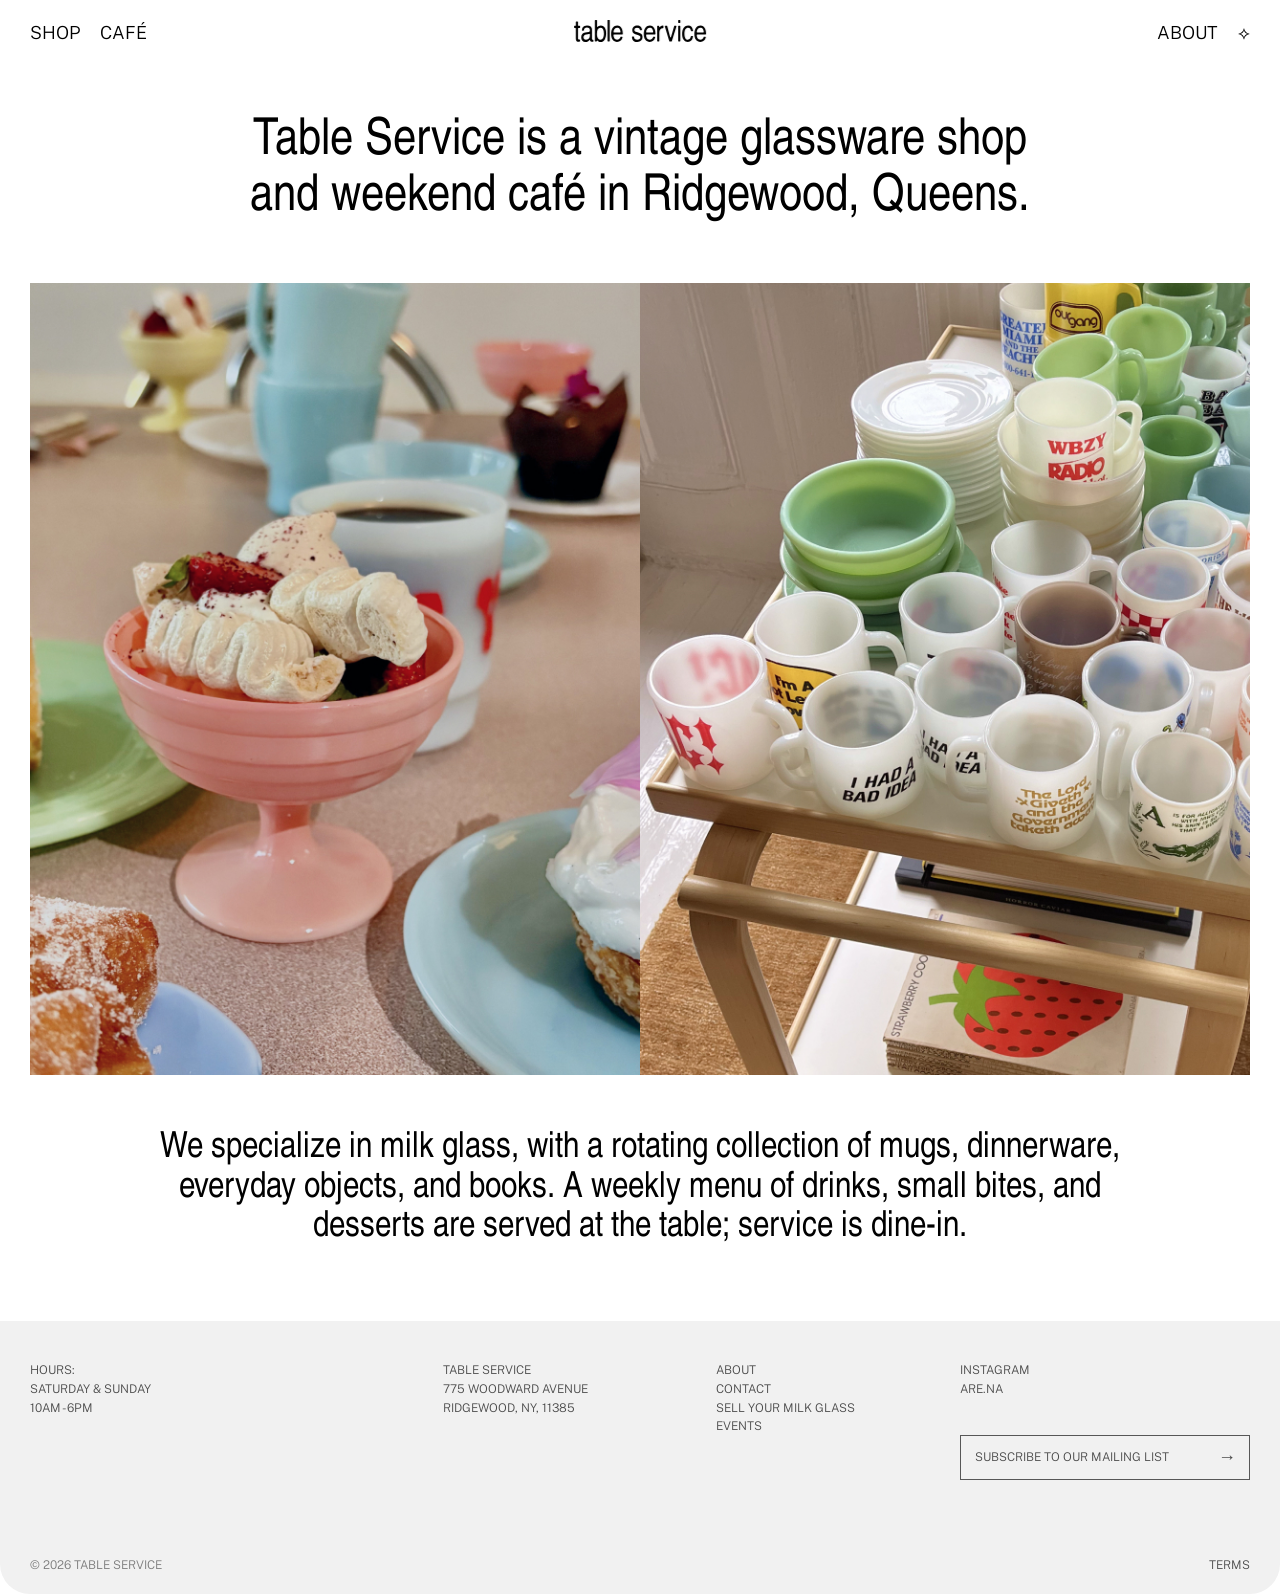
==== about.html @ 36933656 "Add files via upload" ====
<!DOCTYPE html>
<html lang="en">
<head>
    <title>Table Service</title>
    <meta name="title" content="Table Service">
    <meta charset="UTF-8">
    <meta name="viewport" content="width=device-width, initial-scale=1.0, minimal-ui">

    <link rel="stylesheet" href="style.css"/>
    <script src="https://ajax.googleapis.com/ajax/libs/jquery/3.2.1/jquery.min.js"></script>
    <link rel="icon" href="images/icon.png">

    <!-- Fonts -->
    <link rel="preconnect" href="https://fonts.googleapis.com">
    <link rel="preconnect" href="https://fonts.gstatic.com" crossorigin>
    <link href="https://fonts.googleapis.com/css2?family=Public+Sans:ital,wght@0,100..900;1,100..900&display=swap" rel="stylesheet">
    <link href="https://fonts.googleapis.com/css2?family=Bebas+Neue&family=Pinyon+Script&display=swap" rel="stylesheet">

    <!-- Klaviyo Script -->
    <script async type='text/javascript' src='https://static.klaviyo.com/onsite/js/Yd39B6/klaviyo.js?company_id=Yd39B6'></script>
    <script type="text/javascript">
        !function(){if(!window.klaviyo){window._klOnsite=window._klOnsite||[];try{window.klaviyo=new Proxy({},{get:function(n,i){return"push"===i?function(){var n;(n=window._klOnsite).push.apply(n,arguments)}:function(){for(var n=arguments.length,o=new Array(n),w=0;w<n;w++)o[w]=arguments[w];var t="function"==typeof o[o.length-1]?o.pop():void 0,e=new Promise((function(n){window._klOnsite.push([i].concat(o,[function(i){t&&t(i),n(i)}]))}));return e}}})}catch(n){window.klaviyo=window.klaviyo||[],window.klaviyo.push=function(){var n;(n=window._klOnsite).push.apply(n,arguments)}}}}();
    </script>
</head>
<body>

    <!-- NAV -->
<!-- NAV -->
    <div id="nav">
        <div class="nav-left">
            <div class="nav-item">
                <a href="shop.html" class="nav-trigger">Shop</a>
            <!--      <div class="dropdown">
                    <a href="#">Milk Glass</a>
                    <a href="#">Linens</a>
                    <a href="#">Objects</a>
                    <a href="#">Books</a>
                </div>-->
            </div>
            <div class="nav-item">
                <a href="cafe.html" class="nav-trigger">Café</a>
               <!--      <div class="dropdown">
                    <a href="#">Coffee</a>
                    <a href="#">Tea</a>
                    <a href="#">Treats</a>
                </div>-->
            </div>
        </div>


        <!-- LOGO IMAGE CONTAINER (Centered Statically) -->
        <div id="name">
            <a href="index.html" id="logo-link">
                <img src="imgs/tableservice.svg" id="header-logo-img" alt="Table Service Logo" />
            </a>
        </div>

        <div class="nav-right">
            <a href="about.html">About</a>⟡
        </div>
    </div>

<br>
    <!-- SUBHEADER -->
    <div id="subheader">
        Table Service is a vintage glassware shop and weekend café in Ridgewood, Queens.
    </div>

    

    <!-- CONTENT GRID -->


    <div class="header_tile">
        <img src="imgs/header2.jpg" alt="Header Visual" />
    </div>

    <div id="subheader_about">
            <p>We specialize in milk glass, with a rotating collection of mugs, dinnerware, everyday objects, and books. A weekly menu of drinks, small bites, and desserts are served at the table; service is dine-in.<p>

    </div>

<!-- BOTTOM COPY -->

    <!-- FOOTER -->
    <footer class="footer">
        <div class="footer__inner">
            <div class="footer__grid">
                <div class="footer__hours">HOURS:<br>Saturday &amp; Sunday<br>10AM - 6PM</div>

                <div class="footer__contact">
                    <div>table service</div>
                    <div>775 Woodward Avenue</div>
                    <div>Ridgewood, NY, 11385</div>
                </div>

                <nav class="footer__nav" aria-label="Footer navigation">
                    <a href="about.html">ABOUT</a>
                    <a href="mailto:tableservicenyc@gmail.com">CONTACT</a>
                    <!--<a href="gift_certificates.html">GIFT CERTIFICATES</a>-->
                    <a href="sell.html">SELL YOUR MILK GLASS</a>
                    <a href="events.html">EVENTS</a>
                </nav>

                <div class="footer__right">     
                    <a href="https://www.instagram.com/tableservicenyc/?hl=en" target="_blank" rel="noopener noreferrer">INSTAGRAM</a>
                    <a class="footer__instagram" href="https://www.are.na/table-service/table-service-mldcn_1tp-c/" target="_blank" rel="noopener noreferrer">ARE.NA</a>

                    <form class="footer__subscribe" id="footer-subscribe-form" novalidate>
                        <label class="sr-only" for="footer-subscribe-email">Subscribe to our mailing list</label>
                        <input
                            id="footer-subscribe-email"
                            name="email"
                            type="email"
                            placeholder="SUBSCRIBE TO OUR MAILING LIST"
                            autocomplete="email"
                            required
                        />
                        <button type="submit" aria-label="Submit email subscription">&#8594;</button>
                    </form>

                    <div class="footer__message" id="footer-subscribe-message" aria-live="polite"></div>
                </div>

                <div class="footer__copyright">© 2026 TABLE SERVICE</div>
                <a class="footer__terms" href="terms.html">TERMS</a>
            </div>
        </div>
    </footer>

    <!-- KLAVIYO LIST INJECTION JS -->
    <script>
        const form = document.getElementById("footer-subscribe-form");
        const emailInput = document.getElementById("footer-subscribe-email");
        const message = document.getElementById("footer-subscribe-message");

        form.addEventListener("submit", async (e) => {
            e.preventDefault();
            const email = emailInput.value.trim();

            if (!email) {
                message.textContent = "Please enter an email address.";
                return;
            }

            try {
                window._klOnsite = window._klOnsite || [];
                window._klOnsite.push(["subscribe", {
                    list: "VAccAG",
                    profiles: [{ email: email }]
                }]);

                message.textContent = "Thank you for subscribing!";
                form.reset();
            } catch (err) {
                console.error("Klaviyo error:", err);
                message.textContent = "Something went wrong.";
            }
        });
    </script>
</body>
</html>
---- style.css ----
html, body{
    margin: 0;
    padding: 0;
    font-family: sans-serif;
    font-family: "Pinyon Script";
    font-weight:300;

background-color: white;

}

::-webkit-scrollbar { 
    display: none; 
}


@font-face {
  font-family: 'nimbus-sans-l_bold-condensed';
    src: url(fonts/nimbus-sans-l_bold-condensed.ttf);
}

@font-face {
  font-family: 'nimbus-sans-l_regular-condensed';
    src: url(fonts/nimbus-sans-l_regular-condensed.ttf);
}

@font-face {
  font-family: arrow;
  src: url(imgs/arrow.otf);
}



.public-sans-<uniquifier> {
  font-family: "Public Sans", sans-serif;
  font-optical-sizing: auto;
  font-weight: <weight>;
  font-style: normal;
}


/* BREAKPONT 1 BREAKPONT 1 BREAKPONT 1 BREAKPONT 1 BREAKPONT 1 BREAKPONT 1 BREAKPONT 1 BREAKPONT 1 BREAKPONT 1   */



@media screen and (min-width:850px){



  body {
    margin: 0;
    font-family: "Public Sans", sans-serif;
    font-weight: 300;
  }

  /* ================= NAV ================= */
  #nav {
    position: fixed;
    top: 0;
    left: 0;
    width: 100%;
    display: flex;
    justify-content: space-between;
    align-items: flex-start;

    padding-top: 22px;
    padding-left: 30px;
    padding-right: 30px;
    padding-bottom: 18px;
    box-sizing: border-box;

    font-size: 18px;
    text-transform: uppercase;

    z-index: 1000;
    background-color: #FFFFFF;
    overflow: visible;
  }

  .nav-left,
  .nav-right {
    display: flex;
    gap: 20px;
    align-items: flex-start;
  }

  #nav a {
    text-decoration: none;
    color: black;
  }

  .nav-left {
    position: relative;
  }

  .nav-item {
    position: relative;
    display: inline-block;
  }

  .nav-trigger {
    display: inline-block;
    position: relative;
    z-index: 2;
  }

  .dropdown {
    position: absolute;
    left: -14px;
    top: calc(100% + 2px);

    display: flex;
    flex-direction: column;
    gap: 8px;

    min-width: 150px;
    padding: 16px 0px 24px 15px;
    box-sizing: border-box;

    background: #fff;
    white-space: nowrap;
    z-index: 1001;

    opacity: 0;
    visibility: hidden;
    pointer-events: none;
    transition: opacity 0.14s ease, visibility 0.14s ease;
  }

  .nav-item::after {
    content: "";
    position: absolute;
    left: -14px;
    top: 100%;
    width: calc(100% + 28px);
    height: 6px;
    background: transparent;
  }

  .nav-item:hover .dropdown,
  .nav-item:focus-within .dropdown {
    opacity: 1;
    visibility: visible;
    pointer-events: auto;
  }

  .dropdown a {
    display: block;
  }

  /* ================= HEADER ================= */
  #name {
    position: fixed;
    left: 50%;
    transform: translateX(-50%);
    top: 20px;
    height: auto;
    display: flex;
    align-items: center;
    justify-content: center;
    z-index: 1100;
    pointer-events: none;
    -webkit-font-smoothing: antialiased;
    backface-visibility: hidden;
  }

  #name a {
    color: inherit;
    text-decoration: none;
    display: flex;
    pointer-events: auto;
  }

  #header-logo-img {
    display: block;
    height: 22px; /* Tiny typography end state */
    width: auto;
  }

    /* ================= SUBHEADER ================= */

  #subheader {
      font-size: 4vw;
      line-height: 1.1;
      text-align: center;
      max-width: 34ch;
      margin: 7vw auto 0;
      font-family: 'nimbus-sans-l_regular-condensed';
      padding: 0 20px;
    }

  #subheader_about p{  
      line-height: 1.1;
      text-align: center;
      max-width: 60ch;
      margin: 4vw auto 0;
      font-family: 'nimbus-sans-l_regular-condensed';
      padding: 0 20px;
      font-size: 2.8vw;
      margin-bottom: 6vw;

}
    /* ================= HEADER UNAFE ================= */


.header_tile {
  grid-column: 1 / -1;
    padding: 0 30px;
}



.header_tile img {
  width: 100%;
  display: block;
  height: 88vh;          /* controlled, not too tall */
  object-fit: cover;
  object-position: center;
  margin-top: 62px;
}

.header_tile--hero img {
  width: 100%;
  height: 88vh;
}

.header_tile {
  grid-column: 1 / -1;
}

    /* ================= CONTENT ================= */


.page-content.grid {
  padding: 0 30px;
  box-sizing: border-box;
  display: grid;
  grid-template-columns: repeat(4, 1fr);
  gap: 1.4vw;
  margin-top: 7vw; /* space below subheader (matches your old layout) */
  padding-bottom: 2vh;
}

/* tile container controls height */
.tile {
  max-height: 24vw;   /* 👈 adjust this */

}

/* image fills tile + crops */
.tile img {
  width: 100%;
  height: 100%;
  object-fit: cover;
  display: block;


}


/* caption container */
.caption {
  display: flex;
  justify-content: space-between;
  margin-top: 7px;

  font-size: 18px;

}

.full_width_image img{

  width: 100%;
  display: block;
  height: 88vh;          /* controlled, not too tall */
  object-fit: cover;
  object-position: center;
  margin-top: 6vw; /* space below subheader (matches your old layout) */
  padding-bottom: 2vh;
}

.full_width_image {
  grid-column: 1 / -1;
  padding: 0 30px;
}


    /* ================= LINKS ================= */

    a {
      color: inherit;
      text-decoration: none;
    }

    a:hover {
      color: pink;
    }



    /* ================= FOOTER ================= */

 .footer {
    background: #F1F1F1;
    color: #4a4a4a;
    padding: 40px 30px 20px;
    border-bottom-left-radius: 30px;
    border-bottom-right-radius: 30px;
 
    text-transform: uppercase;
    letter-spacing: 0;
    font-size: 12px;
    line-height: 1.55;
  }

  .footer * {
    box-sizing: border-box;
  }

  .footer__inner {
    width: 100%;
    max-width: 2048px;
    margin: 0 auto;
  }

  .footer__grid {
    display: grid;
    grid-template-columns: 1.9fr 0.62fr 0.52fr 0.72fr;
    grid-template-areas:
      "hours contact nav right"
      "copyright . . terms";
    column-gap: 72px;
    row-gap: 48px;
    align-items: start;
  }

  .footer__hours {
    grid-area: hours;
    align-self: start;
    white-space: nowrap;
  }

  .footer__contact {
    grid-area: contact;
  }

  .footer__nav {
    grid-area: nav;
    display: flex;
    flex-direction: column;
    align-items: flex-start;
  }

  .footer__right {
    grid-area: right;
    display: flex;
    flex-direction: column;
    align-items: flex-start;
    min-width: 330px;
  }

  .footer__copyright {
    grid-area: copyright;
    align-self: end;
    color: #7b7b7b;
    white-space: nowrap;
  }

  .footer__terms {
    grid-area: terms;
    justify-self: end;
    align-self: end;
    color: #7b7b7b;
    white-space: nowrap;
  }

  .footer a {
    color: inherit;
    text-decoration: none;
  }

  .footer a:hover {
    text-decoration: none;
    opacity: 0.82;
  }

  .footer__instagram {
    margin-bottom: 36px;
    display: inline-block;
  }

  .footer__subscribe {
    width: 100%;
    max-width: 330px;
    height: 45px;
    border: 1px solid #575757;
    display: grid;
    grid-template-columns: 1fr 44px;
    align-items: stretch;
    background: transparent;
  }

  .footer__subscribe input {
    width: 100%;
    height: 100%;
    border: 0;
    background: transparent;
    color: #4a4a4a;
    font: inherit;
    letter-spacing: 0;
    padding: 0 14px;
    outline: none;
  }

  .footer__subscribe input::placeholder {
    color: #4a4a4a;
    opacity: 1;
  }

  .footer__subscribe button {
    width: 44px;
    height: 100%;
    border: 0;
    border-left: 0;
    background: transparent;
    color: #4a4a4a;
    font: inherit;
    font-size: 18px;
    line-height: 1;
    cursor: pointer;
    padding: 0;
  }

  .footer__message {
    min-height: 18px;
    margin-top: 10px;
    font-size: 12px;
    color: #666;
    text-transform: none;
  }

  .sr-only {
    position: absolute;
    width: 1px;
    height: 1px;
    padding: 0;
    margin: -1px;
    overflow: hidden;
    clip: rect(0, 0, 0, 0);
    white-space: nowrap;
    border: 0;
  }

  @media (max-width: 1400px) {
    .footer__grid {
      grid-template-columns: 1.3fr 0.8fr 0.7fr 0.9fr;
      column-gap: 48px;
    }

    .footer__right {
      min-width: 290px;
    }

    .footer__subscribe {
      max-width: 290px;
    }
  }

  @media (max-width: 980px) {
    .footer {
      padding: 48px 22px 28px;
    }

    .footer__grid {
      grid-template-columns: 1fr 1fr;
      grid-template-areas:
        "hours contact"
        "nav right"
        "copyright terms";
      column-gap: 34px;
      row-gap: 40px;
    }

    .footer__terms {
      justify-self: start;
    }

    .footer__right {
      min-width: 0;
    }

    .footer__subscribe {
      max-width: 100%;
    }
  }

  @media (max-width: 640px) {
    .footer__grid {
      grid-template-columns: 1fr;
      grid-template-areas:
        "hours"
        "contact"
        "nav"
        "right"
        "copyright"
        "terms";
      row-gap: 28px;
    }

    .footer__terms {
      justify-self: start;
    }

    .footer__right {
      width: 100%;
    }

  
}

}



@media screen and (max-width: 849px) and (min-width: 600px){

  body {
    font-family: "Public Sans", sans-serif;
    font-weight: 300;
  }

  #nav {
    position: fixed;
    top: 0;
    left: 0;
    width: 100%;
    display: flex;
    justify-content: space-between;
    align-items: flex-start;

    padding-top: 22px;
    padding-left: 30px;
    padding-right: 30px;
    padding-bottom: 18px;
    box-sizing: border-box;

    font-size: 18px;
    text-transform: uppercase;

    z-index: 1000;
    background-color: #FFFFFF;
    overflow: visible;
  }

  .nav-left,
  .nav-right {
    display: flex;
    gap: 20px;
    align-items: flex-start;
  }

  #nav a {
    text-decoration: none;
    color: black;
  }

  .nav-left {
    position: relative;
  }

  .nav-item {
    position: relative;
    display: inline-block;
  }

  .nav-trigger {
    display: inline-block;
    position: relative;
    z-index: 2;
  }

  .dropdown {
    position: absolute;
    left: -14px;
    top: calc(100% + 2px);

    display: flex;
    flex-direction: column;
    gap: 8px;

    min-width: 150px;
    padding: 16px 0px 24px 15px;
    box-sizing: border-box;

    background: #fff;
    white-space: nowrap;
    z-index: 1001;

    opacity: 0;
    visibility: hidden;
    pointer-events: none;
    transition: opacity 0.14s ease, visibility 0.14s ease;
  }

  .nav-item::after {
    content: "";
    position: absolute;
    left: -14px;
    top: 100%;
    width: calc(100% + 28px);
    height: 6px;
    background: transparent;
  }

  .nav-item:hover .dropdown,
  .nav-item:focus-within .dropdown {
    opacity: 1;
    visibility: visible;
    pointer-events: auto;
  }

  .dropdown a {
    display: block;
  }

  /* ================= HEADER ================= */
  #name {
    position: fixed;
    left: 50%;
    transform: translateX(-50%);
    top: 20px;
    height: auto;
    display: flex;
    align-items: center;
    justify-content: center;
    z-index: 1100;
    pointer-events: none;
    -webkit-font-smoothing: antialiased;
    backface-visibility: hidden;
  }

  #name a {
    color: inherit;
    text-decoration: none;
    display: flex;
    pointer-events: auto;
  }

  #header-logo-img {
    display: block;
    height: 22px; /* Tiny typography end state */
    width: auto;
  }


  .header_tile {
    grid-column: 1 / -1;
    padding: 0 20px;
  }

  .header_tile img {
    width: 100%;
    display: block;
    height: 70vh;
    object-fit: cover;
    object-position: center;
    margin-top: 58px;
  }

  #subheader {
    font-size: 6.5vw;
    line-height: 1.08;
    text-align: center;
    max-width: 26ch;
    margin: 8vw auto 0;
    font-family: 'nimbus-sans-l_regular-condensed';
    padding: 0 20px;
  }


  #subheader_about p{  

      line-height: 1.2;
      text-align: center;
      max-width: 32ch;
      margin: 6vw auto 0;
      font-family: 'nimbus-sans-l_regular-condensed';
      padding: 0 20px;
      font-size: 5vw;
      margin-bottom: 11vw;

}

  .page-content.grid {
    padding: 0 20px 22vh;
    box-sizing: border-box;
    display: grid;
    grid-template-columns: repeat(2, 1fr);
    gap: 20px;
    margin-top: 7vw;
    padding-bottom: 4vh;
  }

.full_width_image img{
  width: 100%;
  display: block;
  height: 70vh;          /* controlled, not too tall */
  object-fit: cover;
  object-position: center;
  margin-top: 58px;
}

.full_width_image {
    grid-column: 1 / -1;
    padding: 0 20px;
}

  .tile {
    max-height: none;
  }

  .tile img {
    width: 100%;
    height: auto;
    object-fit: cover;
    display: block;
  }

  .caption {
    display: flex;
    justify-content: space-between;
    margin-top: 7px;
    margin-bottom: -7px;
    font-size: 16px;
  }


  a {
    color: inherit;
    text-decoration: none;
  }

  a:hover {
    color: pink;
  }

  .footer {
    background: #F1F1F1;
    color: #4a4a4a;
    padding: 36px 20px 24px;
    border-bottom-left-radius: 24px;
    border-bottom-right-radius: 24px;
    text-transform: uppercase;
    letter-spacing: 0;
    font-size: 12px;
    line-height: 1.55;
  }

  .footer * {
    box-sizing: border-box;
  }

  .footer__inner {
    width: 100%;
    max-width: 2048px;
    margin: 0 auto;
  }

  .footer__grid {
    display: grid;
    grid-template-columns: 1fr 1fr;
    grid-template-areas:
      "hours contact"
      "nav right"
      "copyright terms";
    column-gap: 28px;
    row-gap: 32px;
    align-items: start;
  }

  .footer__hours { grid-area: hours; white-space: nowrap; }
  .footer__contact { grid-area: contact; }
  .footer__nav {
    grid-area: nav;
    display: flex;
    flex-direction: column;
    align-items: flex-start;
  }
  .footer__right {
    grid-area: right;
    display: flex;
    flex-direction: column;
    align-items: flex-start;
    min-width: 0;
  }
  .footer__copyright {
    grid-area: copyright;
    color: #7b7b7b;
    white-space: nowrap;
  }
  .footer__terms {
    grid-area: terms;
    justify-self: start;
    color: #7b7b7b;
    white-space: nowrap;
  }

  .footer a {
    color: inherit;
    text-decoration: none;
  }

  .footer a:hover {
    text-decoration: none;
    opacity: 0.82;
  }

  .footer__instagram {
    margin-bottom: 24px;
    display: inline-block;
  }

  .footer__subscribe {
    width: 100%;
    max-width: 100%;
    height: 42px;
    border: 1px solid #575757;
    display: grid;
    grid-template-columns: 1fr 44px;
    align-items: stretch;
    background: transparent;
  }

  .footer__subscribe input {
    width: 100%;
    height: 100%;
    border: 0;
    background: transparent;
    color: #4a4a4a;
    font: inherit;
    letter-spacing: 0;
    padding: 0 12px;
    outline: none;
  }

  .footer__subscribe input::placeholder {
    color: #4a4a4a;
    opacity: 1;
  }

  .footer__subscribe button {
    width: 44px;
    height: 100%;
    border: 0;
    background: transparent;
    color: #4a4a4a;
    font: inherit;
    font-size: 18px;
    line-height: 1;
    cursor: pointer;
    padding: 0;
  }

  .footer__message {
    min-height: 18px;
    margin-top: 10px;
    font-size: 12px;
    color: #666;
    text-transform: none;
  }

  .sr-only {
    position: absolute;
    width: 1px;
    height: 1px;
    padding: 0;
    margin: -1px;
    overflow: hidden;
    clip: rect(0, 0, 0, 0);
    white-space: nowrap;
    border: 0;
  }
}


@media screen and (max-width: 599px){

  body {
    font-family: "Public Sans", sans-serif;
    font-weight: 300;
  }

  #nav {
    position: fixed;
    top: 0;
    left: 0;
    width: 100%;
    display: flex;
    justify-content: space-between;
    align-items: flex-start;
    padding: 16px 16px 12px;
    box-sizing: border-box;
    font-size: 14px;
    text-transform: uppercase;
    z-index: 1000;
    background-color: #FFFFFF;
    overflow: visible;
  }

  .nav-left,
  .nav-right {
    display: flex;
    gap: 12px;
    align-items: flex-start;
    flex-wrap: wrap;
  }

  #nav a {
    text-decoration: none;
    color: black;
  }

  .nav-left {
    position: relative;
  }

  .nav-item {
    position: relative;
    display: inline-block;
  }

  .nav-trigger {
    display: inline-block;
    position: relative;
    z-index: 2;
  }

  .dropdown {
    position: absolute;
    left: 0;
    top: calc(100% + 2px);
    display: flex;
    flex-direction: column;
    gap: 8px;
    min-width: 130px;
    padding: 12px 12px 16px 0;
    box-sizing: border-box;
    background: #fff;
    white-space: nowrap;
    z-index: 1001;
    opacity: 0;
    visibility: hidden;
    pointer-events: none;
    transition: opacity 0.14s ease, visibility 0.14s ease;
  }

  .nav-item::after {
    content: "";
    position: absolute;
    left: 0;
    top: 100%;
    width: 100%;
    height: 6px;
    background: transparent;
  }

  .nav-item:hover .dropdown,
  .nav-item:focus-within .dropdown {
    opacity: 1;
    visibility: visible;
    pointer-events: auto;
  }

  .dropdown a {
    display: block;
  }

  /* ================= HEADER ================= */
  #name {
    position: fixed;
    left: 50%;
    transform: translateX(-50%);
    top: 16px;
    height: auto;
    display: flex;
    align-items: center;
    justify-content: center;
    z-index: 1100;
    pointer-events: none;
    -webkit-font-smoothing: antialiased;
    backface-visibility: hidden;
  }

  #name a {
    color: inherit;
    text-decoration: none;
    display: flex;
    pointer-events: auto;
  }

  #header-logo-img {
    display: block;
    height: 16px; /* Smallest typography end state for mobile */
    width: auto;
  }

  .header_tile {
    grid-column: 1 / -1;
    padding: 0 16px;
  }

  .header_tile img {
    width: 100%;
    display: block;
    height: 60vh;
    object-fit: cover;
    object-position: right center;
    margin-top: 52px;
  }

  #subheader {
    font-size: 9vw;
    line-height: 1.02;
    text-align: center;
    max-width: 19.5ch;
    margin: 10vw auto 0;
    font-family: 'nimbus-sans-l_regular-condensed';
    padding: 0 16px;
  }


  #subheader_about p{  
      line-height: 1.2;
      text-align: center;
      max-width: 30ch;
      margin: 7vw auto 0;
      font-family: 'nimbus-sans-l_regular-condensed';
      padding: 0 20px;
      font-size: 6.2vw;
      margin-bottom: 8vw;

}

.full_width_image img{
  width: 100%;
  display: block;
    height: 54vh;
    object-fit: cover;
    object-position: center;
    margin-top: 52px;
}


.full_width_image {
    grid-column: 1 / -1;
    padding: 0 16px;
}

  .page-content.grid {
    padding: 0 16px 18vh;
    box-sizing: border-box;
    display: grid;
    grid-template-columns: repeat(2, 1fr);
    gap: 16px ;
    margin-top: 10vw;
    padding-bottom: 2vh;
  }

  .tile {
    max-height: none;
  }

  .tile img {
    width: 100%;
    height: auto;
    object-fit: cover;
    display: block;
  }

  .caption {
    display: flex;
    justify-content: space-between;
    margin-top: 6px;
    margin-bottom: -6px;
    font-size: 14px;
  }

  a {
    color: inherit;
    text-decoration: none;
  }

  a:hover {
    color: pink;
  }

  .footer {
    background: #F1F1F1;
    color: #4a4a4a;
    padding: 30px 16px 22px;
    border-bottom-left-radius: 20px;
    border-bottom-right-radius: 20px;
    text-transform: uppercase;
    letter-spacing: 0;
    font-size: 11px;
    line-height: 1.5;
  }

  .footer * {
    box-sizing: border-box;
  }

  .footer__inner {
    width: 100%;
    max-width: 2048px;
    margin: 0 auto;
  }

  .footer__grid {
    display: grid;
    grid-template-columns: 1fr;
    grid-template-areas:
      "hours"
      "contact"
      "nav"
      "right"
      "copyright"
      "terms";
    row-gap: 22px;
    align-items: start;
  }

  .footer__hours { grid-area: hours; }
  .footer__contact { grid-area: contact; }
  .footer__nav {
    grid-area: nav;
    display: flex;
    flex-direction: column;
    align-items: flex-start;
  }
  .footer__right {
    grid-area: right;
    display: flex;
    flex-direction: column;
    align-items: flex-start;
    width: 100%;
    min-width: 0;
  }
  .footer__copyright {
    grid-area: copyright;
    color: #7b7b7b;
    white-space: nowrap;
  }
  .footer__terms {
    grid-area: terms;
    justify-self: start;
    color: #7b7b7b;
    white-space: nowrap;
  }

  .footer a {
    color: inherit;
    text-decoration: none;
  }

  .footer a:hover {
    text-decoration: none;
    opacity: 0.82;
  }

  .footer__instagram {
    margin-bottom: 18px;
    display: inline-block;
  }

  .footer__subscribe {
    width: 100%;
    max-width: 100%;
    height: 40px;
    border: 1px solid #575757;
    display: grid;
    grid-template-columns: 1fr 40px;
    align-items: stretch;
    background: transparent;
  }

  .footer__subscribe input {
    width: 100%;
    height: 100%;
    border: 0;
    background: transparent;
    color: #4a4a4a;
    font: inherit;
    letter-spacing: 0;
    padding: 0 10px;
    outline: none;
  }

  .footer__subscribe input::placeholder {
    color: #4a4a4a;
    opacity: 1;
  }

  .footer__subscribe button {
    width: 40px;
    height: 100%;
    border: 0;
    background: transparent;
    color: #4a4a4a;
    font: inherit;
    font-size: 16px;
    line-height: 1;
    cursor: pointer;
    padding: 0;
  }

  .footer__message {
    min-height: 18px;
    margin-top: 10px;
    font-size: 11px;
    color: #666;
    text-transform: none;
  }

  .sr-only {
    position: absolute;
    width: 1px;
    height: 1px;
    padding: 0;
    margin: -1px;
    overflow: hidden;
    clip: rect(0, 0, 0, 0);
    white-space: nowrap;
    border: 0;
  }
}
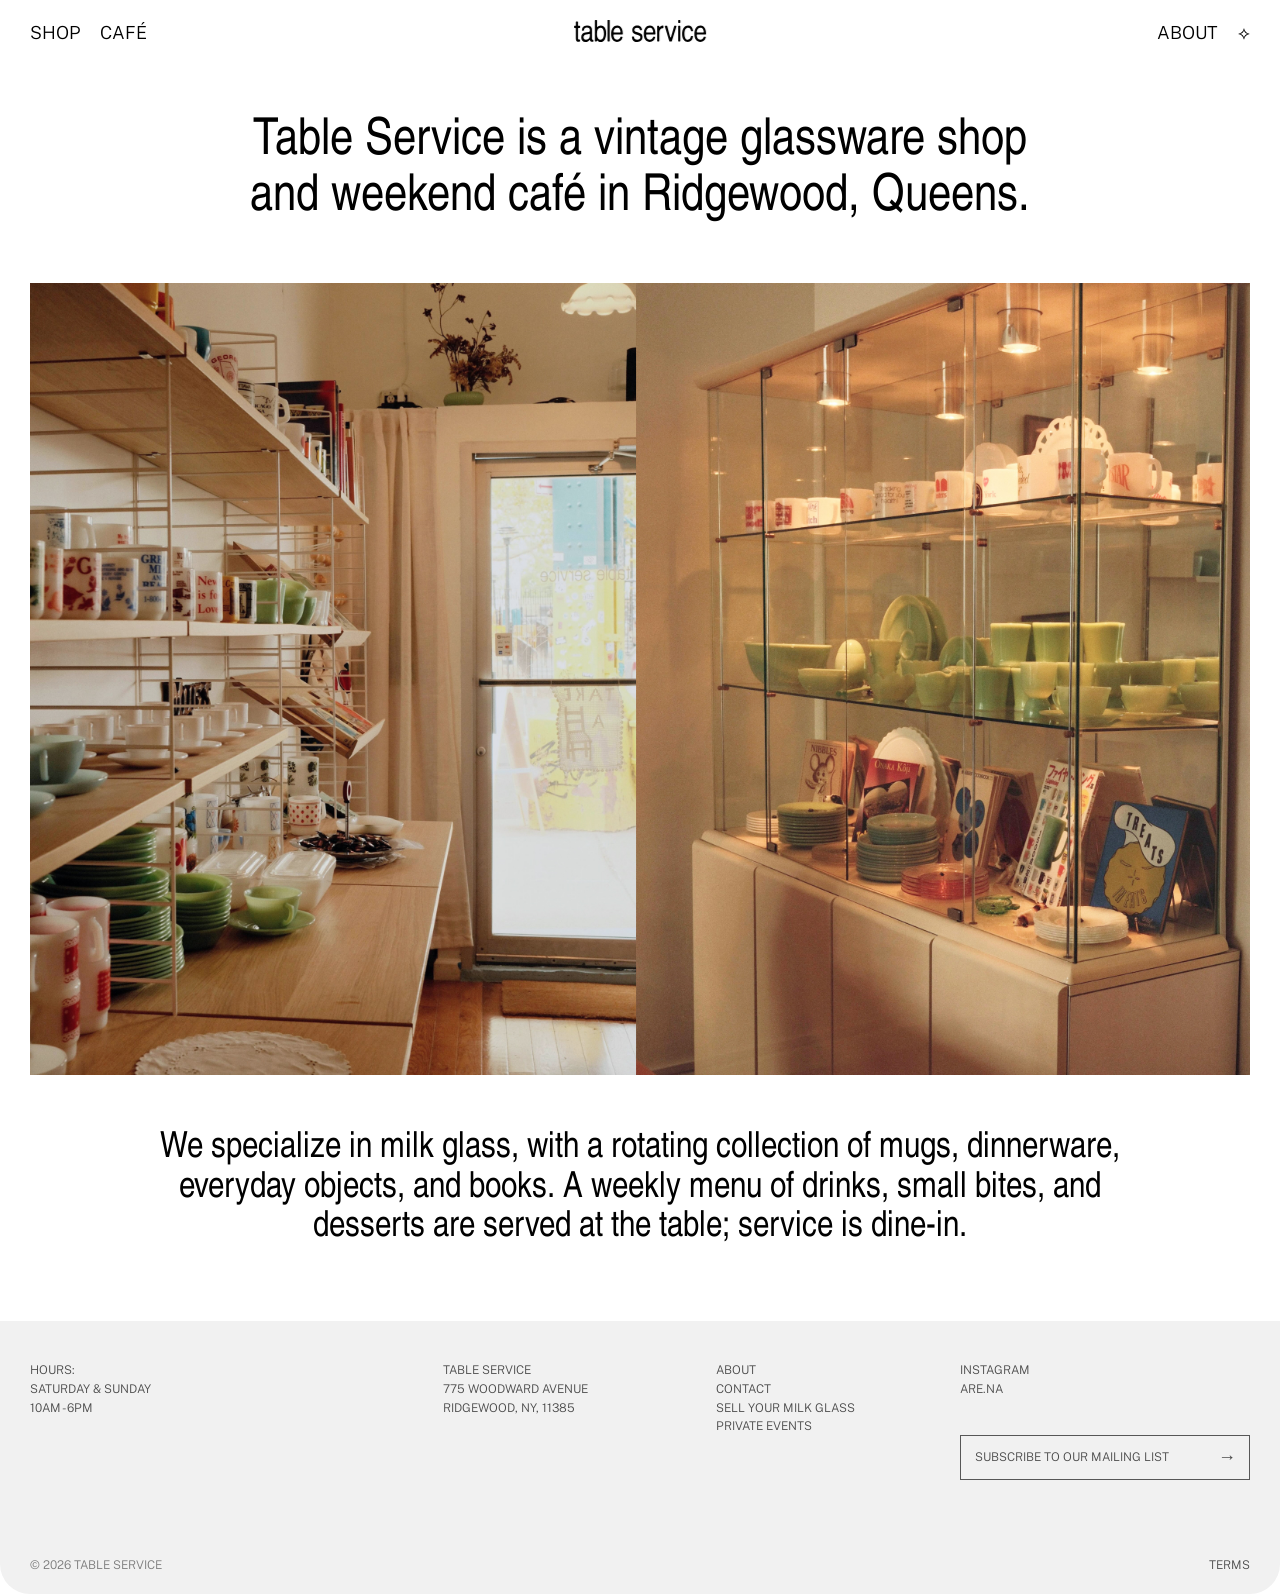
==== commit e97a1490: "Add files via upload" ====
--- a/about.html
+++ b/about.html
@@ -99,7 +99,7 @@
                     <a href="mailto:tableservicenyc@gmail.com">CONTACT</a>
                     <!--<a href="gift_certificates.html">GIFT CERTIFICATES</a>-->
                     <a href="sell.html">SELL YOUR MILK GLASS</a>
-                    <a href="events.html">EVENTS</a>
+                    <a href="events.html">PRIVATE EVENTS</a>
                 </nav>
 
                 <div class="footer__right">     
@@ -127,36 +127,94 @@
             </div>
         </div>
     </footer>
-
-    <!-- KLAVIYO LIST INJECTION JS -->
-    <script>
-        const form = document.getElementById("footer-subscribe-form");
-        const emailInput = document.getElementById("footer-subscribe-email");
-        const message = document.getElementById("footer-subscribe-message");
-
-        form.addEventListener("submit", async (e) => {
-            e.preventDefault();
-            const email = emailInput.value.trim();
-
-            if (!email) {
-                message.textContent = "Please enter an email address.";
-                return;
+<!-- KLAVIYO SUBSCRIPTION FORM -->
+<script>
+document.addEventListener("DOMContentLoaded", function () {
+    const form = document.getElementById("footer-subscribe-form");
+    const emailInput = document.getElementById("footer-subscribe-email");
+    const message = document.getElementById("footer-subscribe-message");
+    const submitButton = form.querySelector('button[type="submit"]');
+
+    const KLAVIYO_PUBLIC_KEY = "Yd39B6";
+    const KLAVIYO_LIST_ID = "Sd6stV";
+
+    form.addEventListener("submit", async function (e) {
+        e.preventDefault();
+
+        const email = emailInput.value.trim();
+
+        if (!email || !emailInput.checkValidity()) {
+            message.textContent = "Please enter a valid email address.";
+            return;
+        }
+
+        submitButton.disabled = true;
+        message.textContent = "Submitting...";
+
+        try {
+            const response = await fetch(
+                `https://a.klaviyo.com/client/subscriptions/?company_id=${KLAVIYO_PUBLIC_KEY}`,
+                {
+                    method: "POST",
+                    headers: {
+                        "Content-Type": "application/vnd.api+json",
+                        "revision": "2026-10-15"
+                    },
+                    body: JSON.stringify({
+                        data: {
+                            type: "subscription",
+                            attributes: {
+                                custom_source: "Table Service Website Footer",
+                                profile: {
+                                    data: {
+                                        type: "profile",
+                                        attributes: {
+                                            email: email,
+                                            subscriptions: {
+                                                email: {
+                                                    marketing: {
+                                                        consent: "SUBSCRIBED"
+                                                    }
+                                                }
+                                            }
+                                        }
+                                    }
+                                }
+                            },
+                            relationships: {
+                                list: {
+                                    data: {
+                                        type: "list",
+                                        id: KLAVIYO_LIST_ID
+                                    }
+                                }
+                            }
+                        }
+                    })
+                }
+            );
+
+            if (!response.ok) {
+                const errorData = await response.json();
+                console.error("Klaviyo API Error:", errorData);
+                throw new Error(
+                    errorData.errors?.[0]?.detail ||
+                    "Klaviyo could not process your subscription."
+                );
             }
 
-            try {
-                window._klOnsite = window._klOnsite || [];
-                window._klOnsite.push(["subscribe", {
-                    list: "VAccAG",
-                    profiles: [{ email: email }]
-                }]);
-
-                message.textContent = "Thank you for subscribing!";
-                form.reset();
-            } catch (err) {
-                console.error("Klaviyo error:", err);
-                message.textContent = "Something went wrong.";
-            }
-        });
-    </script>
+            message.textContent = "Thank you for subscribing!";
+            form.reset();
+
+        } catch (error) {
+            console.error("Subscription failed:", error);
+            message.textContent =
+                "Sorry, something went wrong. Please try again.";
+        } finally {
+            submitButton.disabled = false;
+        }
+    });
+});
+</script>
 </body>
 </html>
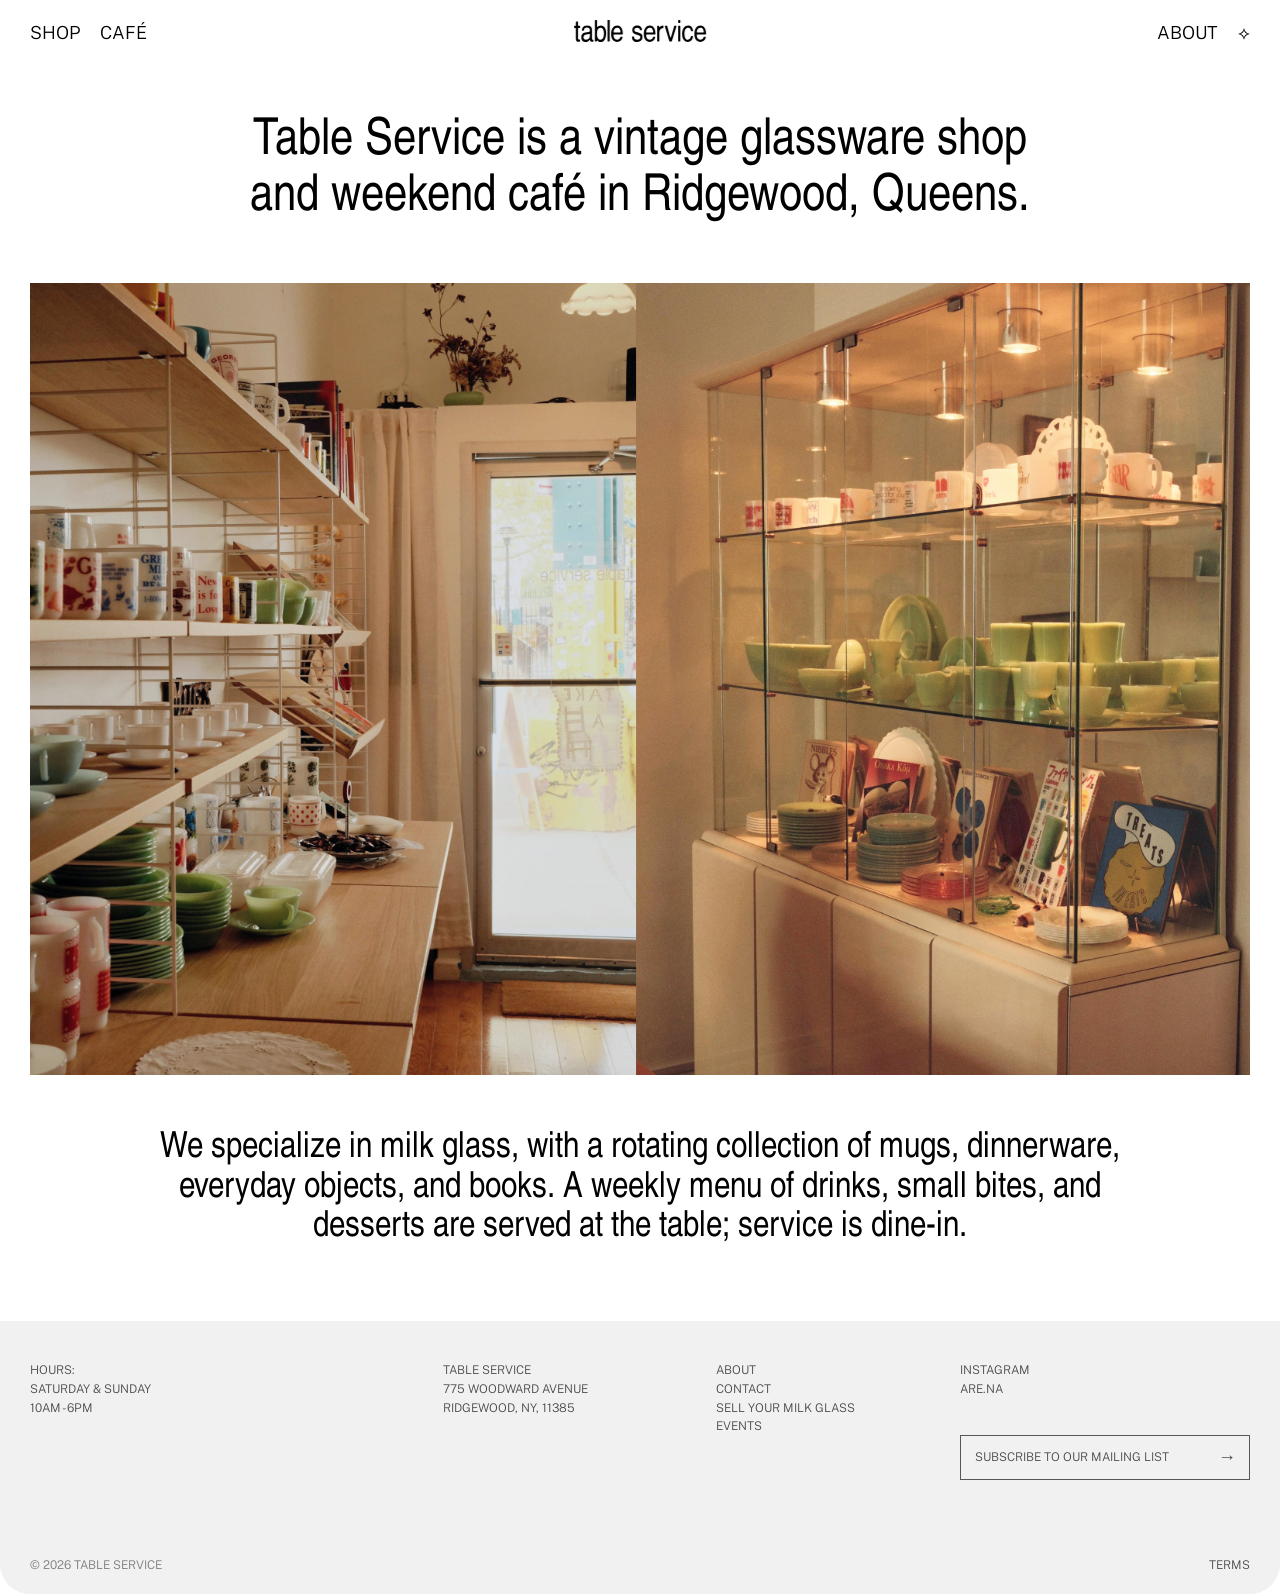
==== commit 8ce89634: "Add files via upload" ====
--- a/about.html
+++ b/about.html
@@ -76,7 +76,7 @@
     </div>
 
     <div id="subheader_about">
-            <p>We specialize in milk glass, with a rotating collection of mugs, dinnerware, everyday objects, and books. A weekly menu of drinks, small bites, and desserts are served at the table; service is dine-in.<p>
+            <p>We specialize in milk glass, with a rotating collection of mugs, dinnerware, everyday objects, and books. A weekly menu of drinks, small bites, and desserts are served at the table; service is dine-in.</p>
 
     </div>
 
@@ -99,7 +99,7 @@
                     <a href="mailto:tableservicenyc@gmail.com">CONTACT</a>
                     <!--<a href="gift_certificates.html">GIFT CERTIFICATES</a>-->
                     <a href="sell.html">SELL YOUR MILK GLASS</a>
-                    <a href="events.html">PRIVATE EVENTS</a>
+                    <a href="events.html">EVENTS</a>
                 </nav>
 
                 <div class="footer__right">     
@@ -128,6 +128,7 @@
         </div>
     </footer>
 <!-- KLAVIYO SUBSCRIPTION FORM -->
+
 <script>
 document.addEventListener("DOMContentLoaded", function () {
     const form = document.getElementById("footer-subscribe-form");
@@ -196,7 +197,6 @@
 
             if (!response.ok) {
                 const errorData = await response.json();
-                console.error("Klaviyo API Error:", errorData);
                 throw new Error(
                     errorData.errors?.[0]?.detail ||
                     "Klaviyo could not process your subscription."
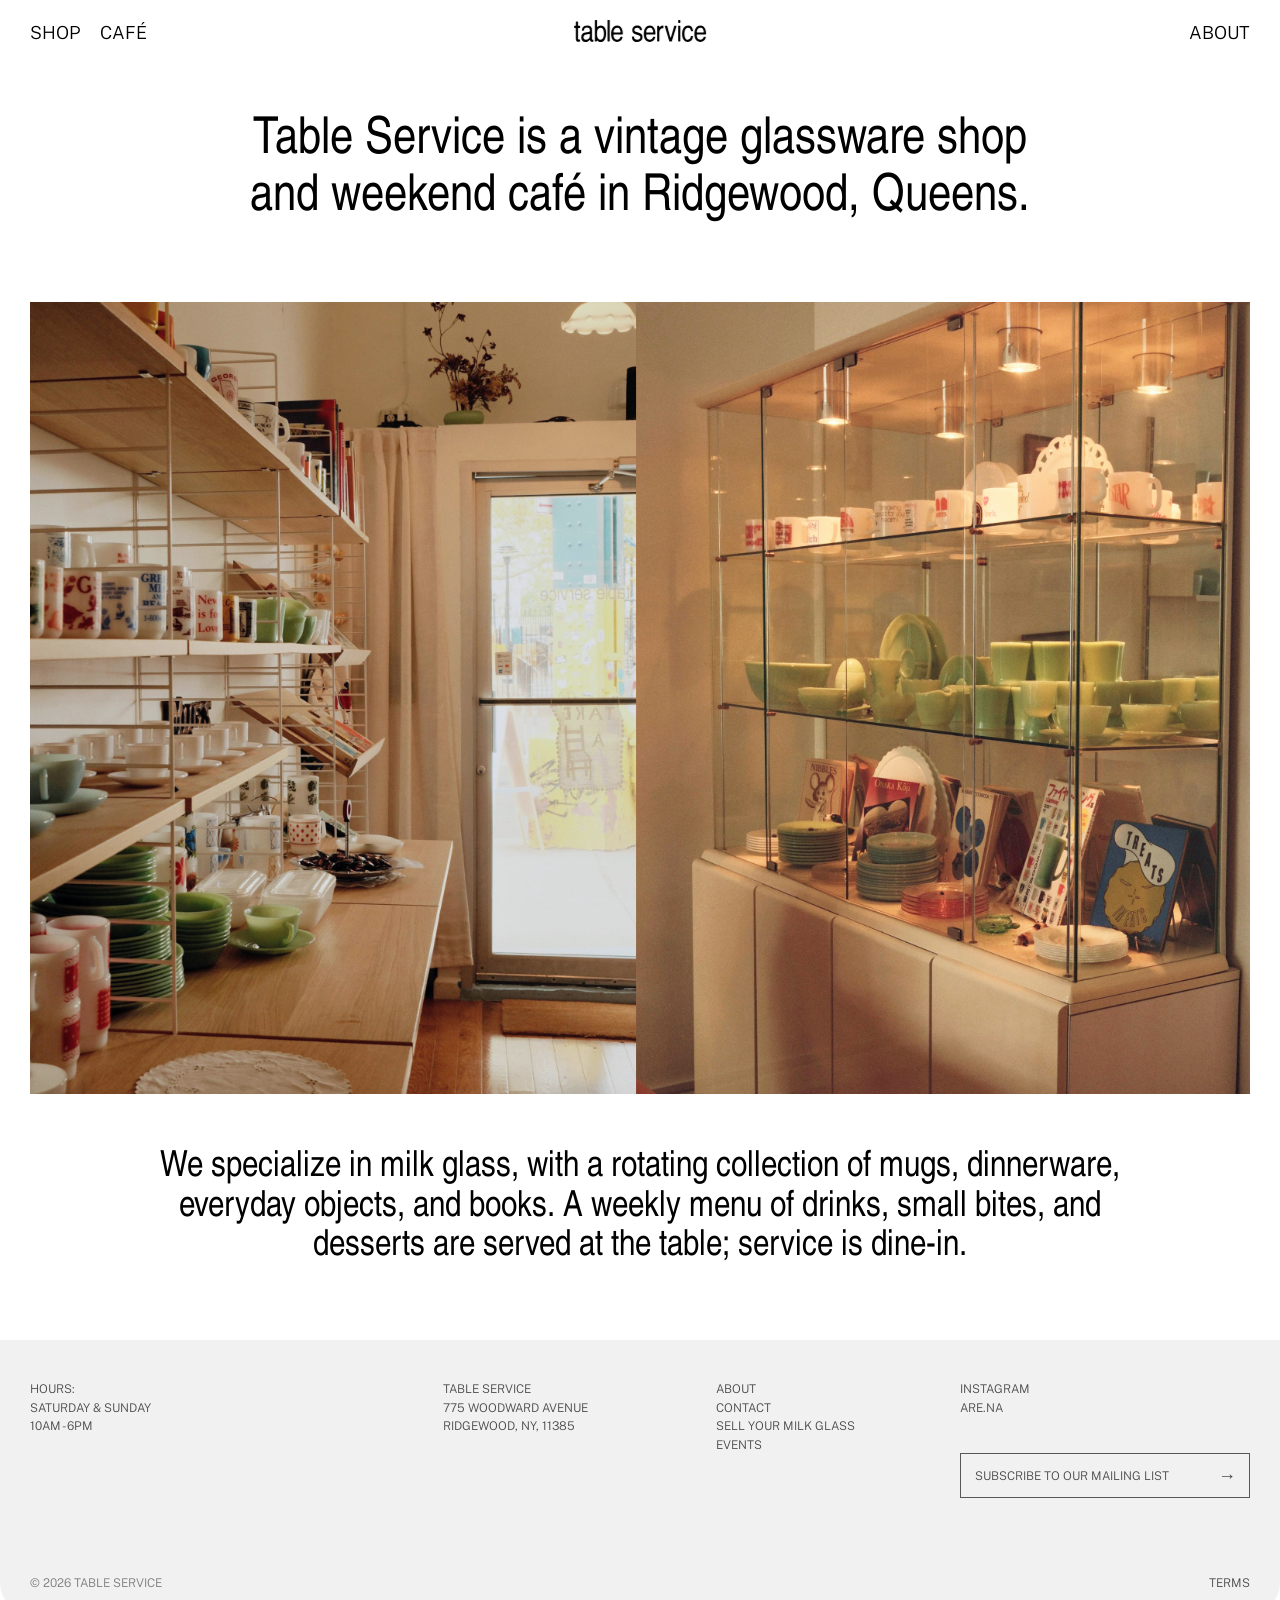
==== commit 6fade010: "Add files via upload" ====
--- a/about.html
+++ b/about.html
@@ -56,20 +56,17 @@
         </div>
 
         <div class="nav-right">
-            <a href="about.html">About</a>⟡
-        </div>
-    </div>
-
-<br>
+           <a href="about.html">About</a>
+        </div>
+    </div>
+
+<br><br>
     <!-- SUBHEADER -->
     <div id="subheader">
         Table Service is a vintage glassware shop and weekend café in Ridgewood, Queens.
     </div>
-
-    
-
+<br>
     <!-- CONTENT GRID -->
-
 
     <div class="header_tile">
         <img src="imgs/header2.jpg" alt="Header Visual" />
@@ -77,8 +74,8 @@
 
     <div id="subheader_about">
             <p>We specialize in milk glass, with a rotating collection of mugs, dinnerware, everyday objects, and books. A weekly menu of drinks, small bites, and desserts are served at the table; service is dine-in.</p>
-
-    </div>
+    </div>
+
 
 <!-- BOTTOM COPY -->
 
@@ -127,6 +124,7 @@
             </div>
         </div>
     </footer>
+
 <!-- KLAVIYO SUBSCRIPTION FORM -->
 
 <script>
--- a/style.css
+++ b/style.css
@@ -184,7 +184,7 @@
       line-height: 1.1;
       text-align: center;
       max-width: 34ch;
-      margin: 7vw auto 0;
+      margin: 5.5vw auto 0;
       font-family: 'nimbus-sans-l_regular-condensed';
       padding: 0 20px;
     }
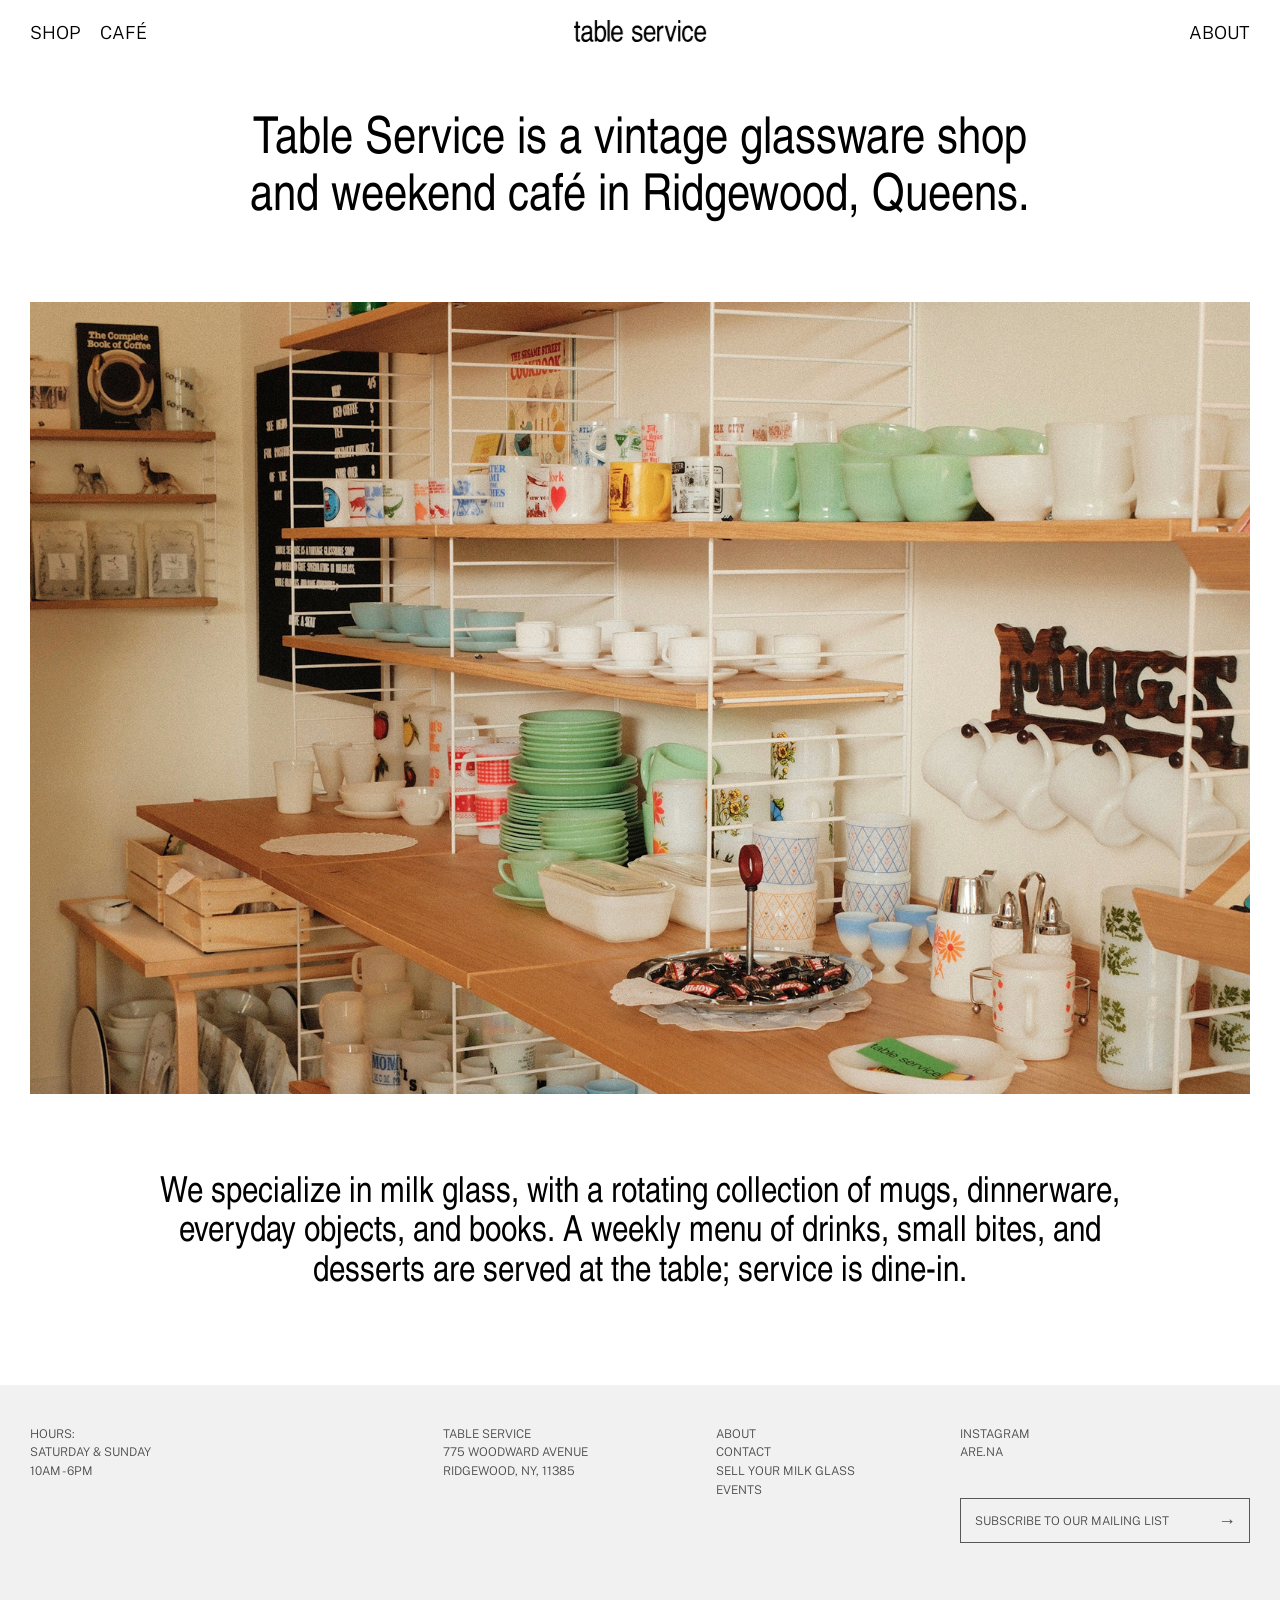
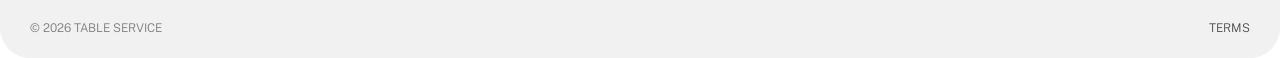
==== commit fb15455a: "Add files via upload" ====
--- a/about.html
+++ b/about.html
@@ -69,15 +69,15 @@
     <!-- CONTENT GRID -->
 
     <div class="header_tile">
-        <img src="imgs/header2.jpg" alt="Header Visual" />
+        <img src="imgs/header3.jpg" alt="Header Visual" />
     </div>
 
     <div id="subheader_about">
             <p>We specialize in milk glass, with a rotating collection of mugs, dinnerware, everyday objects, and books. A weekly menu of drinks, small bites, and desserts are served at the table; service is dine-in.</p>
     </div>
 
-
-<!-- BOTTOM COPY -->
+<br>
+
 
     <!-- FOOTER -->
     <footer class="footer">
--- a/style.css
+++ b/style.css
@@ -193,7 +193,7 @@
       line-height: 1.1;
       text-align: center;
       max-width: 60ch;
-      margin: 4vw auto 0;
+      margin: 6vw auto 0;
       font-family: 'nimbus-sans-l_regular-condensed';
       padding: 0 20px;
       font-size: 2.8vw;
@@ -238,7 +238,7 @@
   grid-template-columns: repeat(4, 1fr);
   gap: 1.4vw;
   margin-top: 7vw; /* space below subheader (matches your old layout) */
-  padding-bottom: 2vh;
+  padding-bottom: 0vh;
 }
 
 /* tile container controls height */
@@ -687,7 +687,7 @@
       font-family: 'nimbus-sans-l_regular-condensed';
       padding: 0 20px;
       font-size: 5vw;
-      margin-bottom: 11vw;
+      margin-bottom: 6vw;
 
 }
 
@@ -698,7 +698,7 @@
     grid-template-columns: repeat(2, 1fr);
     gap: 20px;
     margin-top: 7vw;
-    padding-bottom: 4vh;
+    padding-bottom: 0vh;
   }
 
 .full_width_image img{
@@ -1035,8 +1035,8 @@
       max-width: 30ch;
       margin: 7vw auto 0;
       font-family: 'nimbus-sans-l_regular-condensed';
-      padding: 0 20px;
-      font-size: 6.2vw;
+      padding: 0 40px;
+      font-size: 6.8vw;
       margin-bottom: 8vw;
 
 }
@@ -1063,7 +1063,7 @@
     grid-template-columns: repeat(2, 1fr);
     gap: 16px ;
     margin-top: 10vw;
-    padding-bottom: 2vh;
+    padding-bottom: 0vh;
   }
 
   .tile {
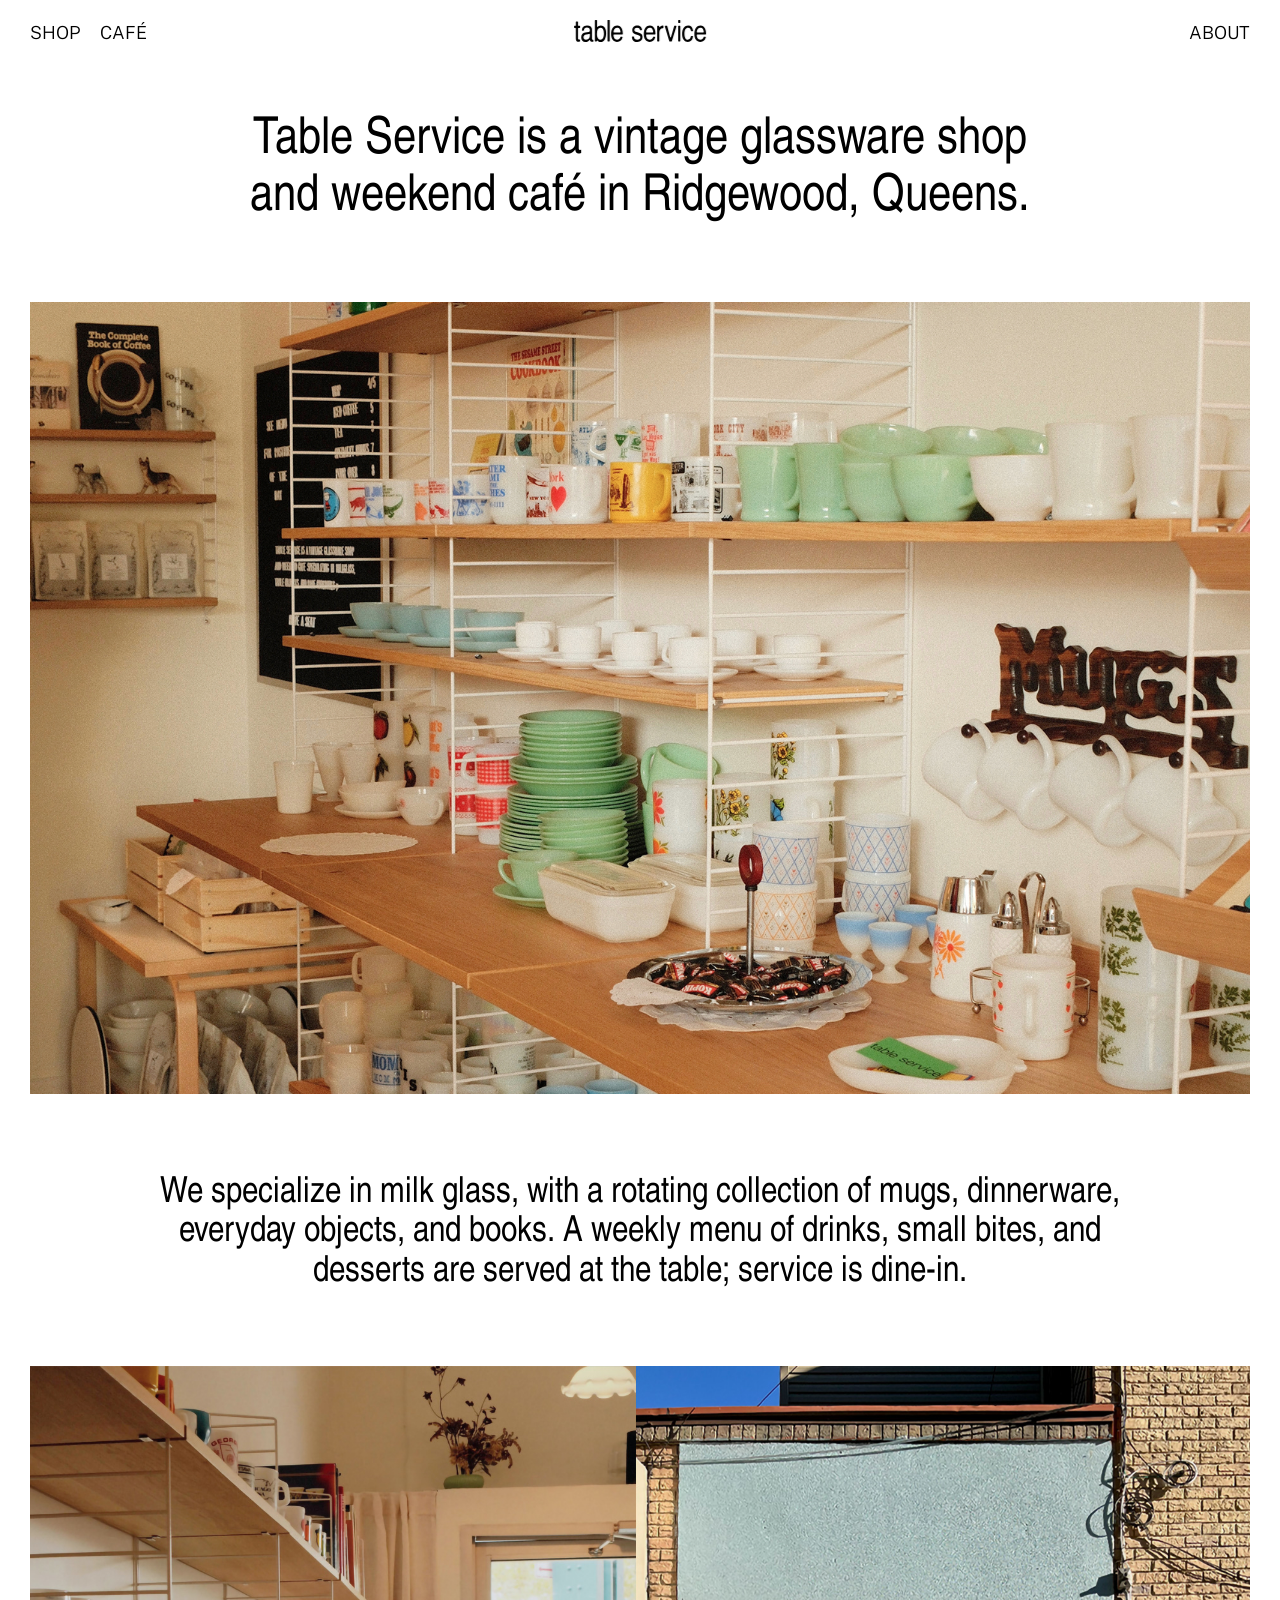
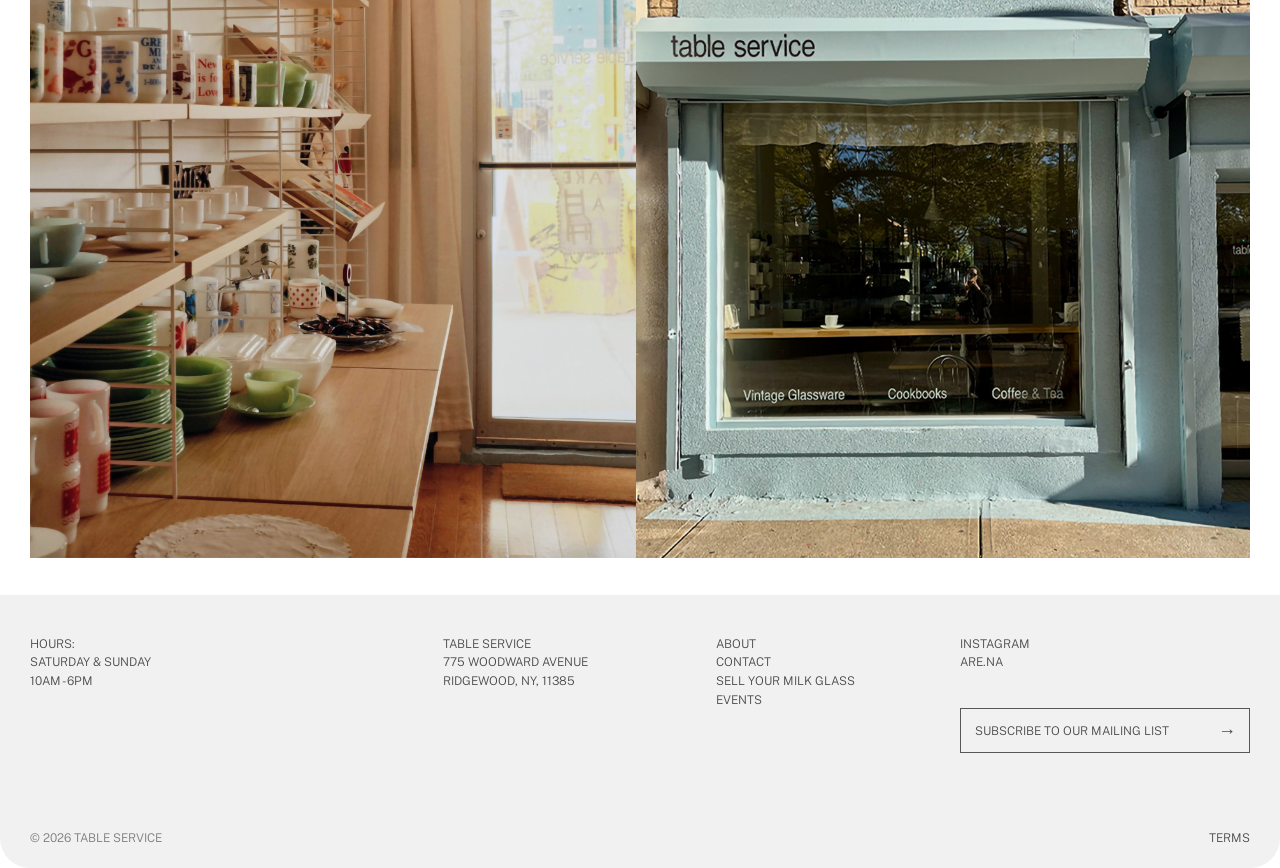
==== commit 1b9caa11: "Add files via upload" ====
--- a/about.html
+++ b/about.html
@@ -75,6 +75,12 @@
     <div id="subheader_about">
             <p>We specialize in milk glass, with a rotating collection of mugs, dinnerware, everyday objects, and books. A weekly menu of drinks, small bites, and desserts are served at the table; service is dine-in.</p>
     </div>
+
+
+    <div class="full_width_image">
+        <img src="imgs/exterior.jpg" alt="Header Visual" />
+    </div>
+
 
 <br>
 
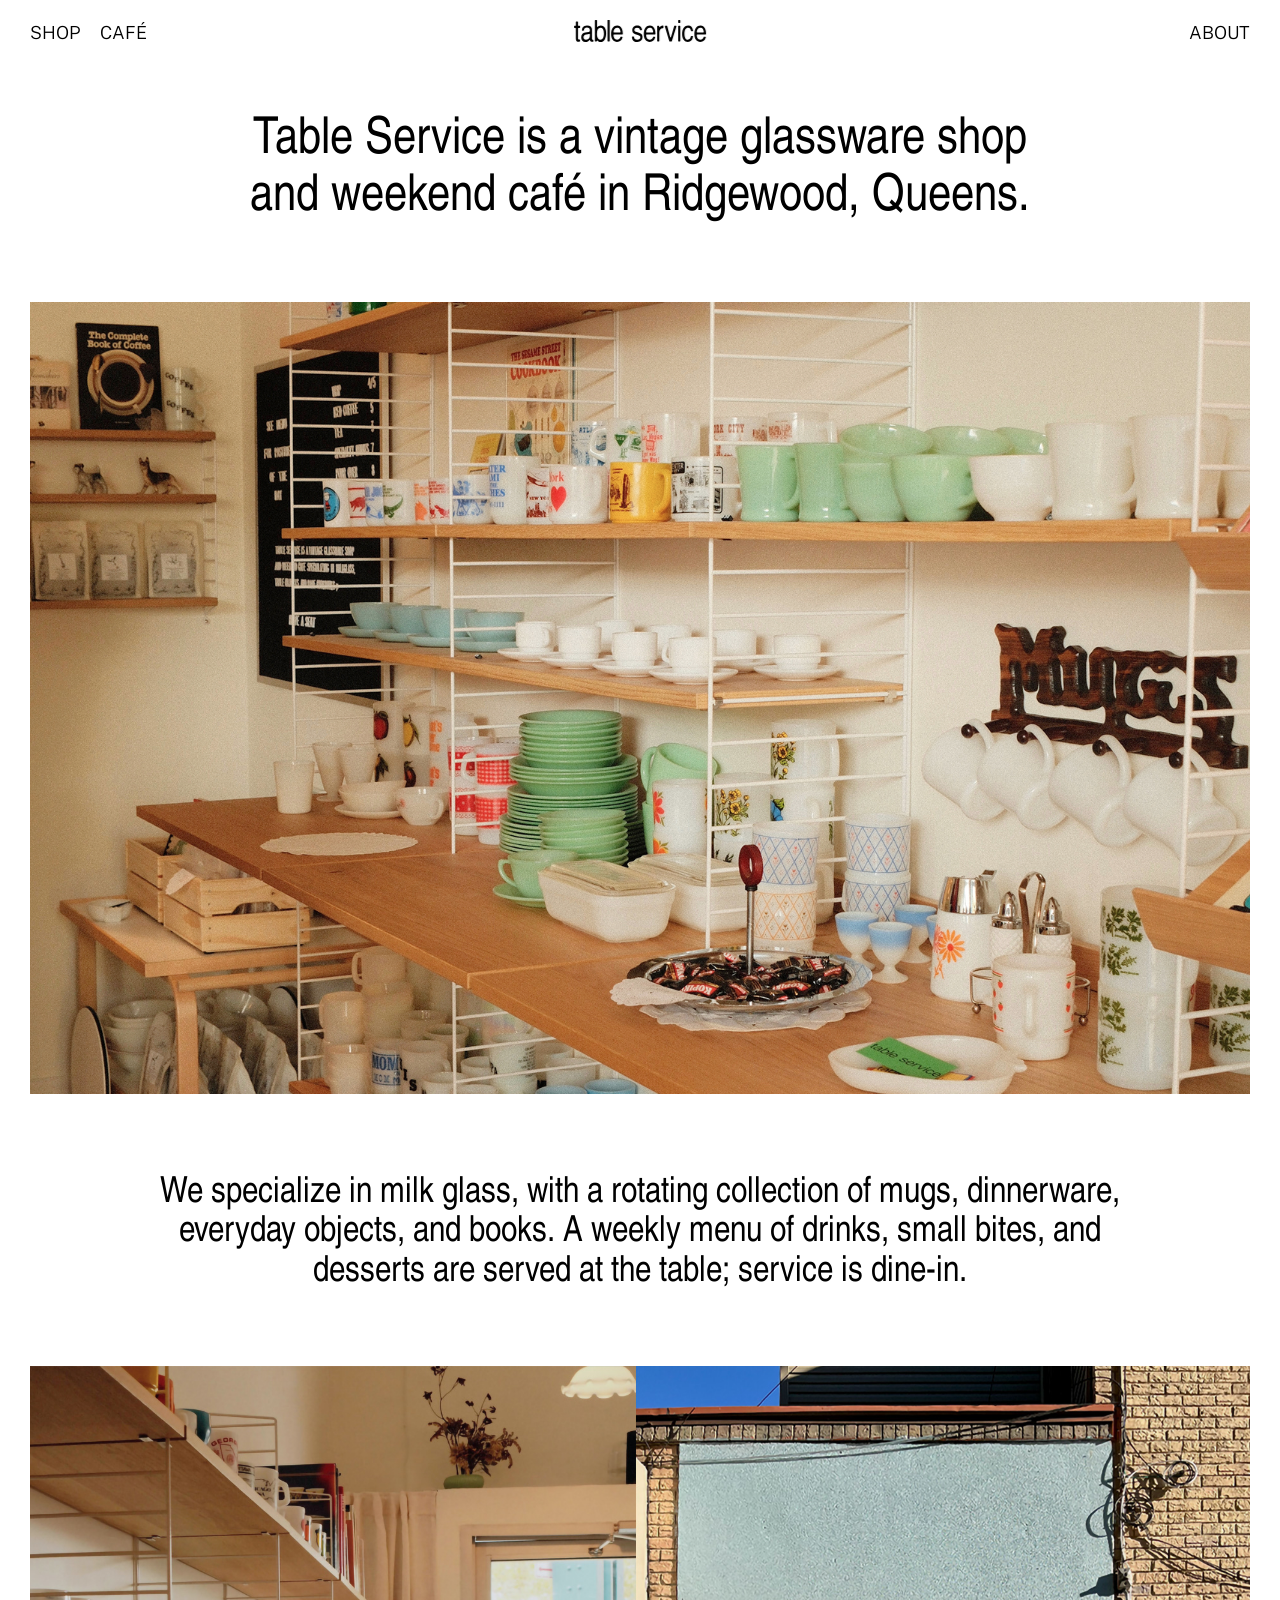
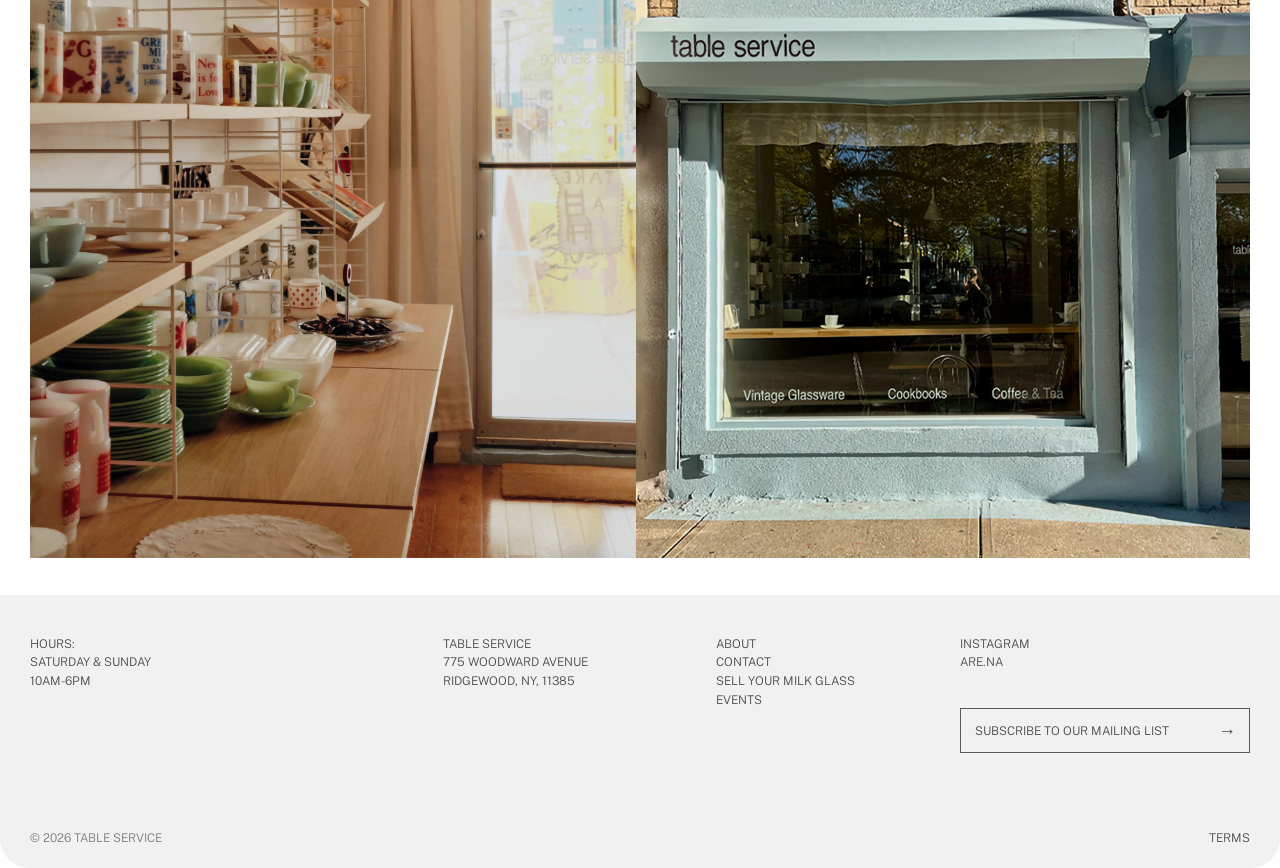
==== commit fa771668: "Add files via upload" ====
--- a/about.html
+++ b/about.html
@@ -89,7 +89,7 @@
     <footer class="footer">
         <div class="footer__inner">
             <div class="footer__grid">
-                <div class="footer__hours">HOURS:<br>Saturday &amp; Sunday<br>10AM - 6PM</div>
+                <div class="footer__hours">HOURS:<br>Saturday &amp; Sunday<br>10AM-6PM</div>
 
                 <div class="footer__contact">
                     <div>table service</div>
